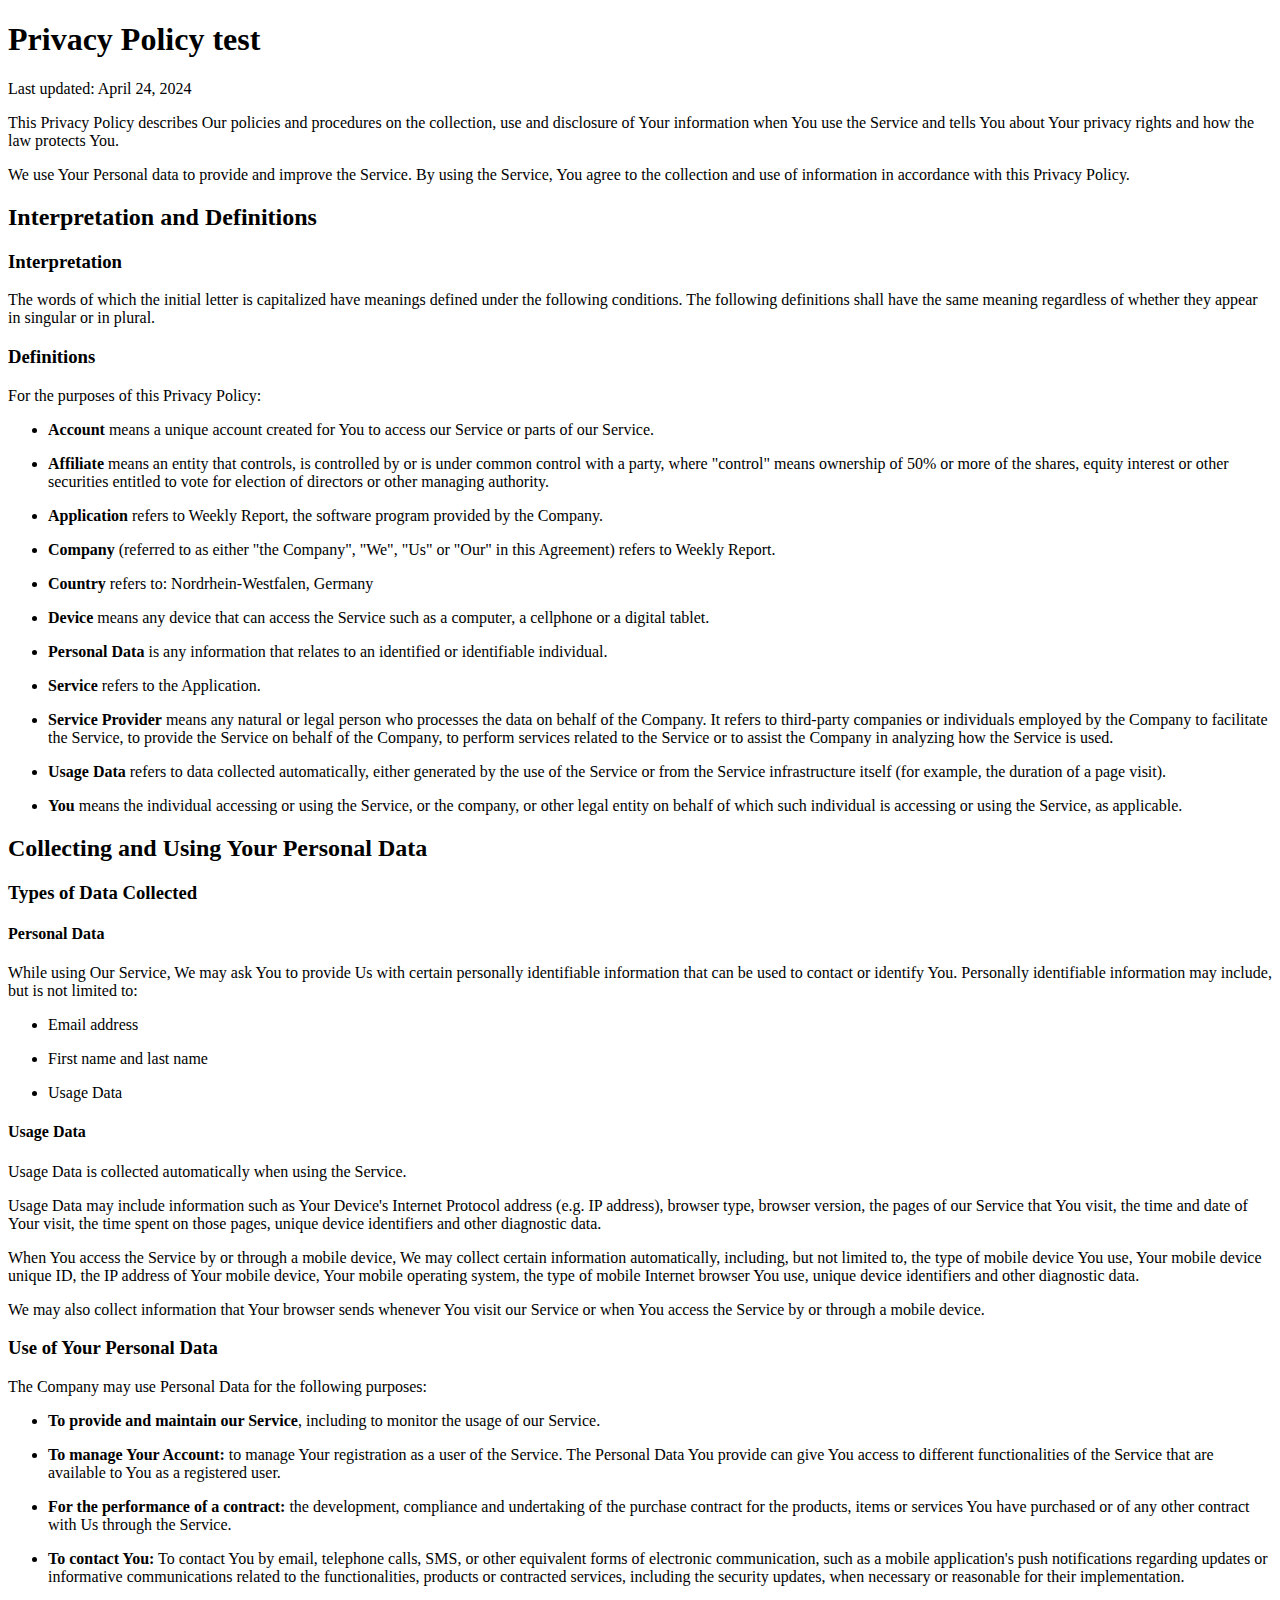
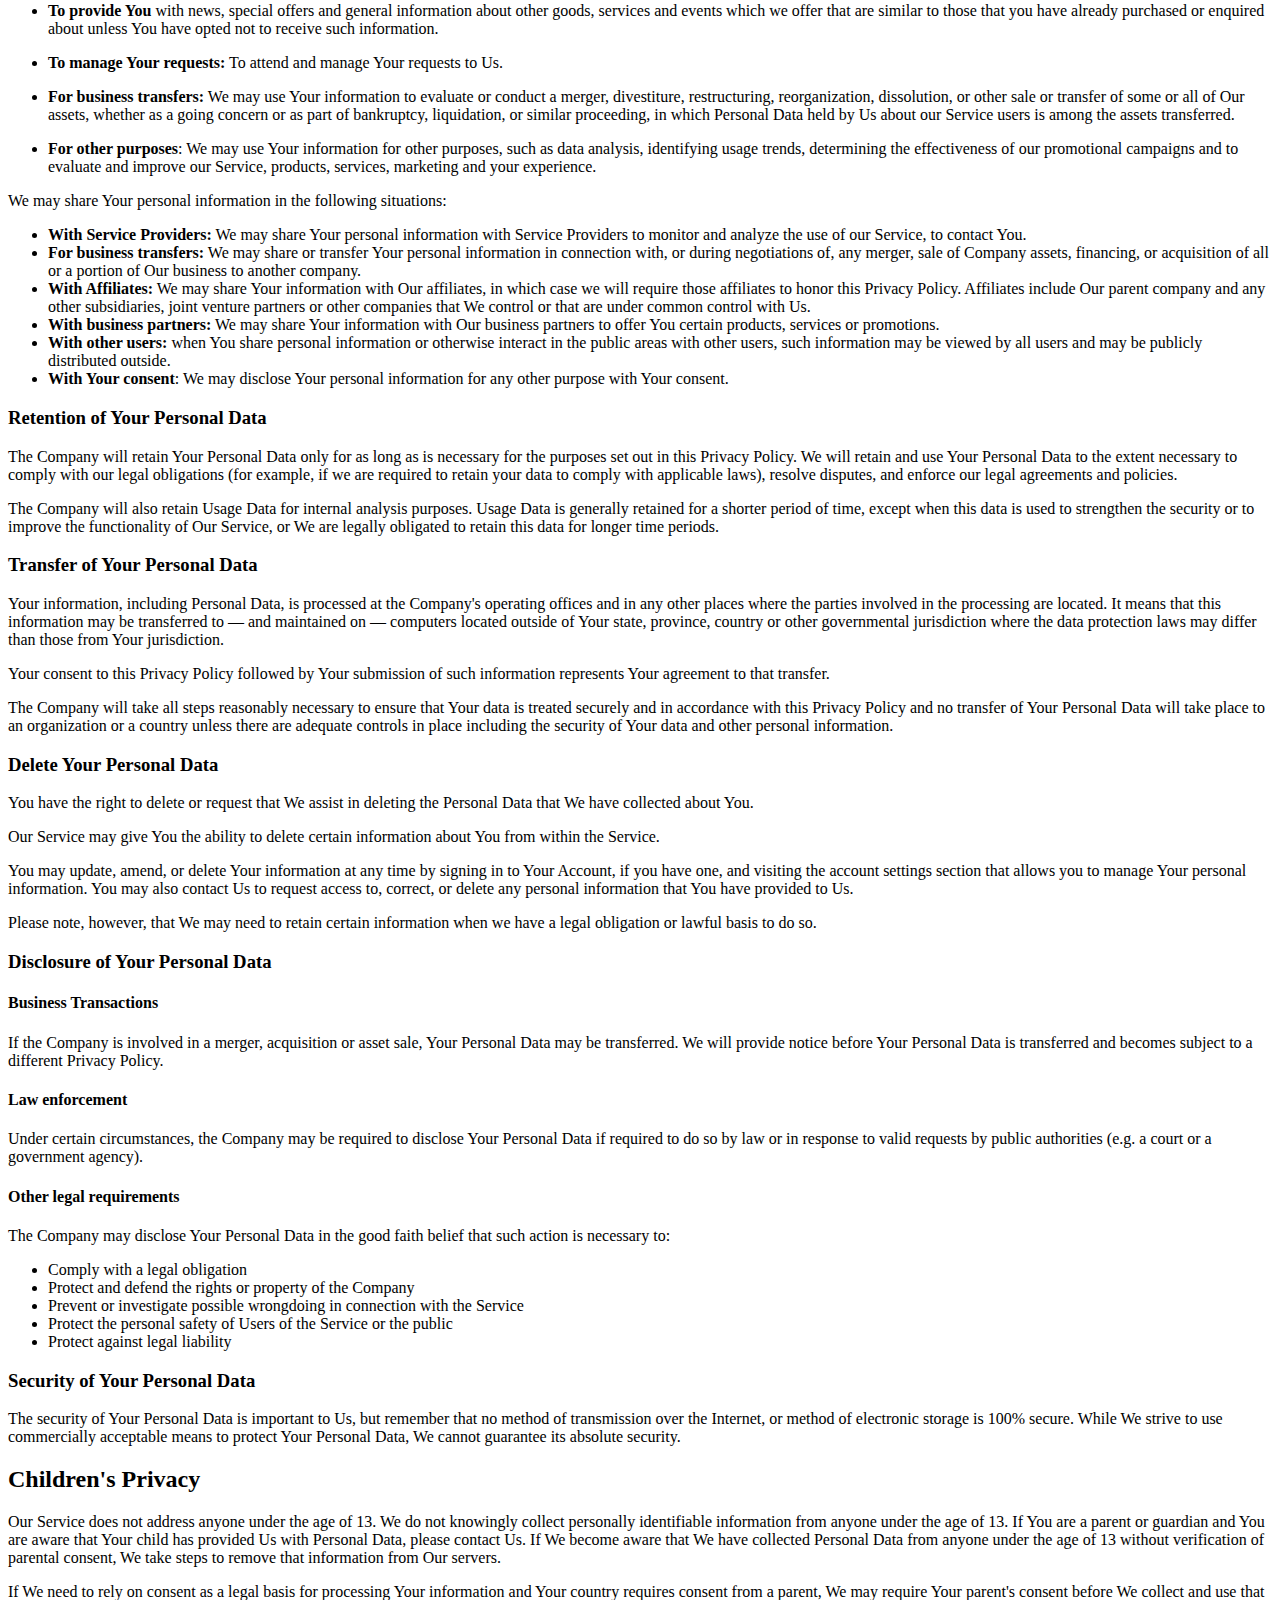
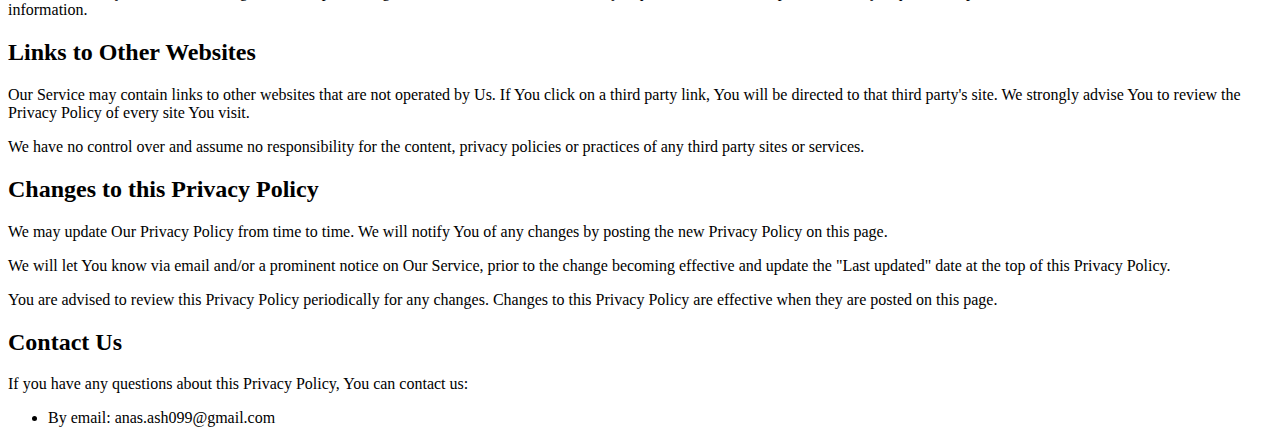
==== index.html @ 8ea1389c "test" ====
<!DOCTYPE html>
<html>
<head>
    <link rel="stylesheet" type="text/css" href="styles.css">
    <title>Privacy Policy</title>

</head>
<body>
    <h1>Privacy Policy test</h1>
    <p>Last updated: April 24, 2024</p>
    <p>This Privacy Policy describes Our policies and procedures on the collection, use and disclosure of Your information when You use the Service and tells You about Your privacy rights and how the law protects You.</p>
    <p>We use Your Personal data to provide and improve the Service. By using the Service, You agree to the collection and use of information in accordance with this Privacy Policy.</p>
    <h2>Interpretation and Definitions</h2>
    <h3>Interpretation</h3>
    <p>The words of which the initial letter is capitalized have meanings defined under the following conditions. The following definitions shall have the same meaning regardless of whether they appear in singular or in plural.</p>
    <h3>Definitions</h3>
    <p>For the purposes of this Privacy Policy:</p>
    <ul>
    <li>
    <p><strong>Account</strong> means a unique account created for You to access our Service or parts of our Service.</p>
    </li>
    <li>
    <p><strong>Affiliate</strong> means an entity that controls, is controlled by or is under common control with a party, where &quot;control&quot; means ownership of 50% or more of the shares, equity interest or other securities entitled to vote for election of directors or other managing authority.</p>
    </li>
    <li>
    <p><strong>Application</strong> refers to Weekly Report, the software program provided by the Company.</p>
    </li>
    <li>
    <p><strong>Company</strong> (referred to as either &quot;the Company&quot;, &quot;We&quot;, &quot;Us&quot; or &quot;Our&quot; in this Agreement) refers to Weekly Report.</p>
    </li>
    <li>
    <p><strong>Country</strong> refers to: Nordrhein-Westfalen,  Germany</p>
    </li>
    <li>
    <p><strong>Device</strong> means any device that can access the Service such as a computer, a cellphone or a digital tablet.</p>
    </li>
    <li>
    <p><strong>Personal Data</strong> is any information that relates to an identified or identifiable individual.</p>
    </li>
    <li>
    <p><strong>Service</strong> refers to the Application.</p>
    </li>
    <li>
    <p><strong>Service Provider</strong> means any natural or legal person who processes the data on behalf of the Company. It refers to third-party companies or individuals employed by the Company to facilitate the Service, to provide the Service on behalf of the Company, to perform services related to the Service or to assist the Company in analyzing how the Service is used.</p>
    </li>
    <li>
    <p><strong>Usage Data</strong> refers to data collected automatically, either generated by the use of the Service or from the Service infrastructure itself (for example, the duration of a page visit).</p>
    </li>
    <li>
    <p><strong>You</strong> means the individual accessing or using the Service, or the company, or other legal entity on behalf of which such individual is accessing or using the Service, as applicable.</p>
    </li>
    </ul>
    <h2>Collecting and Using Your Personal Data</h2>
    <h3>Types of Data Collected</h3>
    <h4>Personal Data</h4>
    <p>While using Our Service, We may ask You to provide Us with certain personally identifiable information that can be used to contact or identify You. Personally identifiable information may include, but is not limited to:</p>
    <ul>
    <li>
    <p>Email address</p>
    </li>
    <li>
    <p>First name and last name</p>
    </li>
    <li>
    <p>Usage Data</p>
    </li>
    </ul>
    <h4>Usage Data</h4>
    <p>Usage Data is collected automatically when using the Service.</p>
    <p>Usage Data may include information such as Your Device's Internet Protocol address (e.g. IP address), browser type, browser version, the pages of our Service that You visit, the time and date of Your visit, the time spent on those pages, unique device identifiers and other diagnostic data.</p>
    <p>When You access the Service by or through a mobile device, We may collect certain information automatically, including, but not limited to, the type of mobile device You use, Your mobile device unique ID, the IP address of Your mobile device, Your mobile operating system, the type of mobile Internet browser You use, unique device identifiers and other diagnostic data.</p>
    <p>We may also collect information that Your browser sends whenever You visit our Service or when You access the Service by or through a mobile device.</p>
    <h3>Use of Your Personal Data</h3>
    <p>The Company may use Personal Data for the following purposes:</p>
    <ul>
    <li>
    <p><strong>To provide and maintain our Service</strong>, including to monitor the usage of our Service.</p>
    </li>
    <li>
    <p><strong>To manage Your Account:</strong> to manage Your registration as a user of the Service. The Personal Data You provide can give You access to different functionalities of the Service that are available to You as a registered user.</p>
    </li>
    <li>
    <p><strong>For the performance of a contract:</strong> the development, compliance and undertaking of the purchase contract for the products, items or services You have purchased or of any other contract with Us through the Service.</p>
    </li>
    <li>
    <p><strong>To contact You:</strong> To contact You by email, telephone calls, SMS, or other equivalent forms of electronic communication, such as a mobile application's push notifications regarding updates or informative communications related to the functionalities, products or contracted services, including the security updates, when necessary or reasonable for their implementation.</p>
    </li>
    <li>
    <p><strong>To provide You</strong> with news, special offers and general information about other goods, services and events which we offer that are similar to those that you have already purchased or enquired about unless You have opted not to receive such information.</p>
    </li>
    <li>
    <p><strong>To manage Your requests:</strong> To attend and manage Your requests to Us.</p>
    </li>
    <li>
    <p><strong>For business transfers:</strong> We may use Your information to evaluate or conduct a merger, divestiture, restructuring, reorganization, dissolution, or other sale or transfer of some or all of Our assets, whether as a going concern or as part of bankruptcy, liquidation, or similar proceeding, in which Personal Data held by Us about our Service users is among the assets transferred.</p>
    </li>
    <li>
    <p><strong>For other purposes</strong>: We may use Your information for other purposes, such as data analysis, identifying usage trends, determining the effectiveness of our promotional campaigns and to evaluate and improve our Service, products, services, marketing and your experience.</p>
    </li>
    </ul>
    <p>We may share Your personal information in the following situations:</p>
    <ul>
    <li><strong>With Service Providers:</strong> We may share Your personal information with Service Providers to monitor and analyze the use of our Service,  to contact You.</li>
    <li><strong>For business transfers:</strong> We may share or transfer Your personal information in connection with, or during negotiations of, any merger, sale of Company assets, financing, or acquisition of all or a portion of Our business to another company.</li>
    <li><strong>With Affiliates:</strong> We may share Your information with Our affiliates, in which case we will require those affiliates to honor this Privacy Policy. Affiliates include Our parent company and any other subsidiaries, joint venture partners or other companies that We control or that are under common control with Us.</li>
    <li><strong>With business partners:</strong> We may share Your information with Our business partners to offer You certain products, services or promotions.</li>
    <li><strong>With other users:</strong> when You share personal information or otherwise interact in the public areas with other users, such information may be viewed by all users and may be publicly distributed outside.</li>
    <li><strong>With Your consent</strong>: We may disclose Your personal information for any other purpose with Your consent.</li>
    </ul>
    <h3>Retention of Your Personal Data</h3>
    <p>The Company will retain Your Personal Data only for as long as is necessary for the purposes set out in this Privacy Policy. We will retain and use Your Personal Data to the extent necessary to comply with our legal obligations (for example, if we are required to retain your data to comply with applicable laws), resolve disputes, and enforce our legal agreements and policies.</p>
    <p>The Company will also retain Usage Data for internal analysis purposes. Usage Data is generally retained for a shorter period of time, except when this data is used to strengthen the security or to improve the functionality of Our Service, or We are legally obligated to retain this data for longer time periods.</p>
    <h3>Transfer of Your Personal Data</h3>
    <p>Your information, including Personal Data, is processed at the Company's operating offices and in any other places where the parties involved in the processing are located. It means that this information may be transferred to — and maintained on — computers located outside of Your state, province, country or other governmental jurisdiction where the data protection laws may differ than those from Your jurisdiction.</p>
    <p>Your consent to this Privacy Policy followed by Your submission of such information represents Your agreement to that transfer.</p>
    <p>The Company will take all steps reasonably necessary to ensure that Your data is treated securely and in accordance with this Privacy Policy and no transfer of Your Personal Data will take place to an organization or a country unless there are adequate controls in place including the security of Your data and other personal information.</p>
    <h3>Delete Your Personal Data</h3>
    <p>You have the right to delete or request that We assist in deleting the Personal Data that We have collected about You.</p>
    <p>Our Service may give You the ability to delete certain information about You from within the Service.</p>
    <p>You may update, amend, or delete Your information at any time by signing in to Your Account, if you have one, and visiting the account settings section that allows you to manage Your personal information. You may also contact Us to request access to, correct, or delete any personal information that You have provided to Us.</p>
    <p>Please note, however, that We may need to retain certain information when we have a legal obligation or lawful basis to do so.</p>
    <h3>Disclosure of Your Personal Data</h3>
    <h4>Business Transactions</h4>
    <p>If the Company is involved in a merger, acquisition or asset sale, Your Personal Data may be transferred. We will provide notice before Your Personal Data is transferred and becomes subject to a different Privacy Policy.</p>
    <h4>Law enforcement</h4>
    <p>Under certain circumstances, the Company may be required to disclose Your Personal Data if required to do so by law or in response to valid requests by public authorities (e.g. a court or a government agency).</p>
    <h4>Other legal requirements</h4>
    <p>The Company may disclose Your Personal Data in the good faith belief that such action is necessary to:</p>
    <ul>
    <li>Comply with a legal obligation</li>
    <li>Protect and defend the rights or property of the Company</li>
    <li>Prevent or investigate possible wrongdoing in connection with the Service</li>
    <li>Protect the personal safety of Users of the Service or the public</li>
    <li>Protect against legal liability</li>
    </ul>
    <h3>Security of Your Personal Data</h3>
    <p>The security of Your Personal Data is important to Us, but remember that no method of transmission over the Internet, or method of electronic storage is 100% secure. While We strive to use commercially acceptable means to protect Your Personal Data, We cannot guarantee its absolute security.</p>
    <h2>Children's Privacy</h2>
    <p>Our Service does not address anyone under the age of 13. We do not knowingly collect personally identifiable information from anyone under the age of 13. If You are a parent or guardian and You are aware that Your child has provided Us with Personal Data, please contact Us. If We become aware that We have collected Personal Data from anyone under the age of 13 without verification of parental consent, We take steps to remove that information from Our servers.</p>
    <p>If We need to rely on consent as a legal basis for processing Your information and Your country requires consent from a parent, We may require Your parent's consent before We collect and use that information.</p>
    <h2>Links to Other Websites</h2>
    <p>Our Service may contain links to other websites that are not operated by Us. If You click on a third party link, You will be directed to that third party's site. We strongly advise You to review the Privacy Policy of every site You visit.</p>
    <p>We have no control over and assume no responsibility for the content, privacy policies or practices of any third party sites or services.</p>
    <h2>Changes to this Privacy Policy</h2>
    <p>We may update Our Privacy Policy from time to time. We will notify You of any changes by posting the new Privacy Policy on this page.</p>
    <p>We will let You know via email and/or a prominent notice on Our Service, prior to the change becoming effective and update the &quot;Last updated&quot; date at the top of this Privacy Policy.</p>
    <p>You are advised to review this Privacy Policy periodically for any changes. Changes to this Privacy Policy are effective when they are posted on this page.</p>
    <h2>Contact Us</h2>
    <p>If you have any questions about this Privacy Policy, You can contact us:</p>
    <ul>
    <li>By email: anas.ash099@gmail.com</li>
    </ul>
</body>
</html>
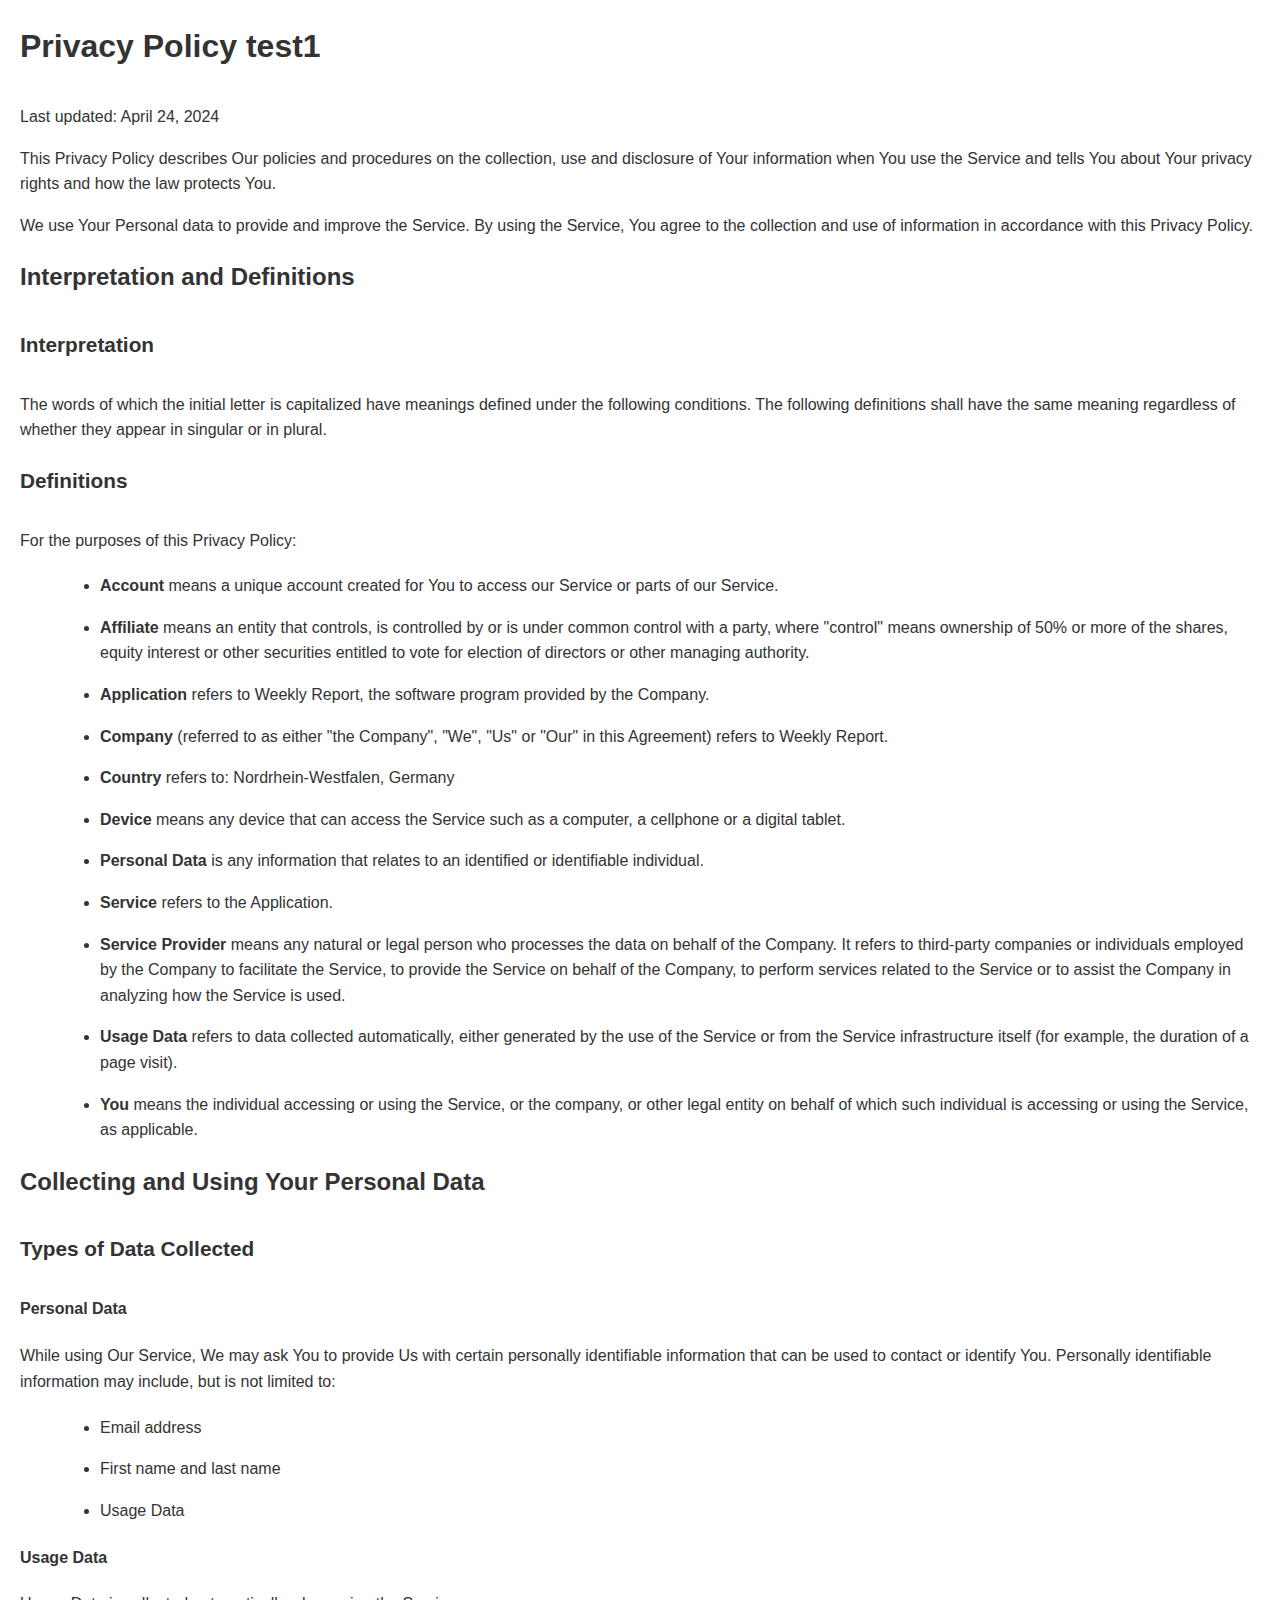
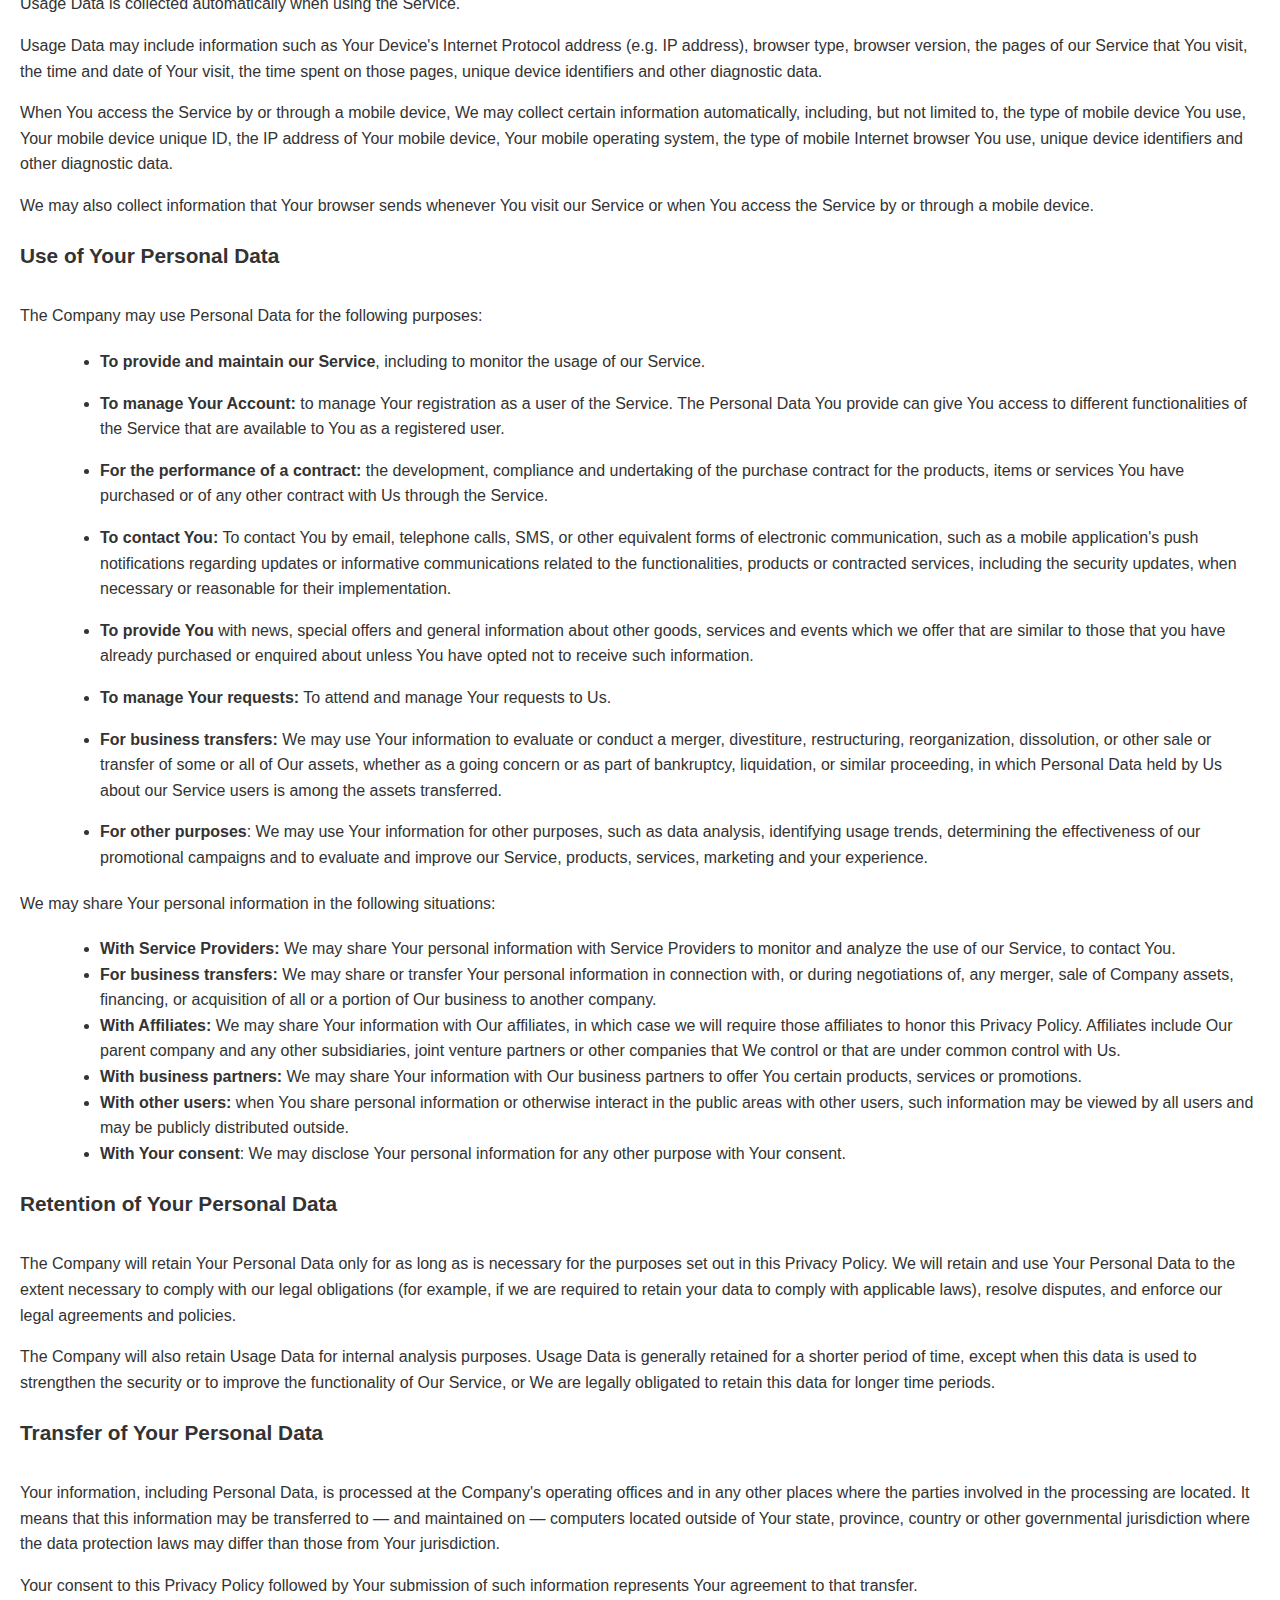
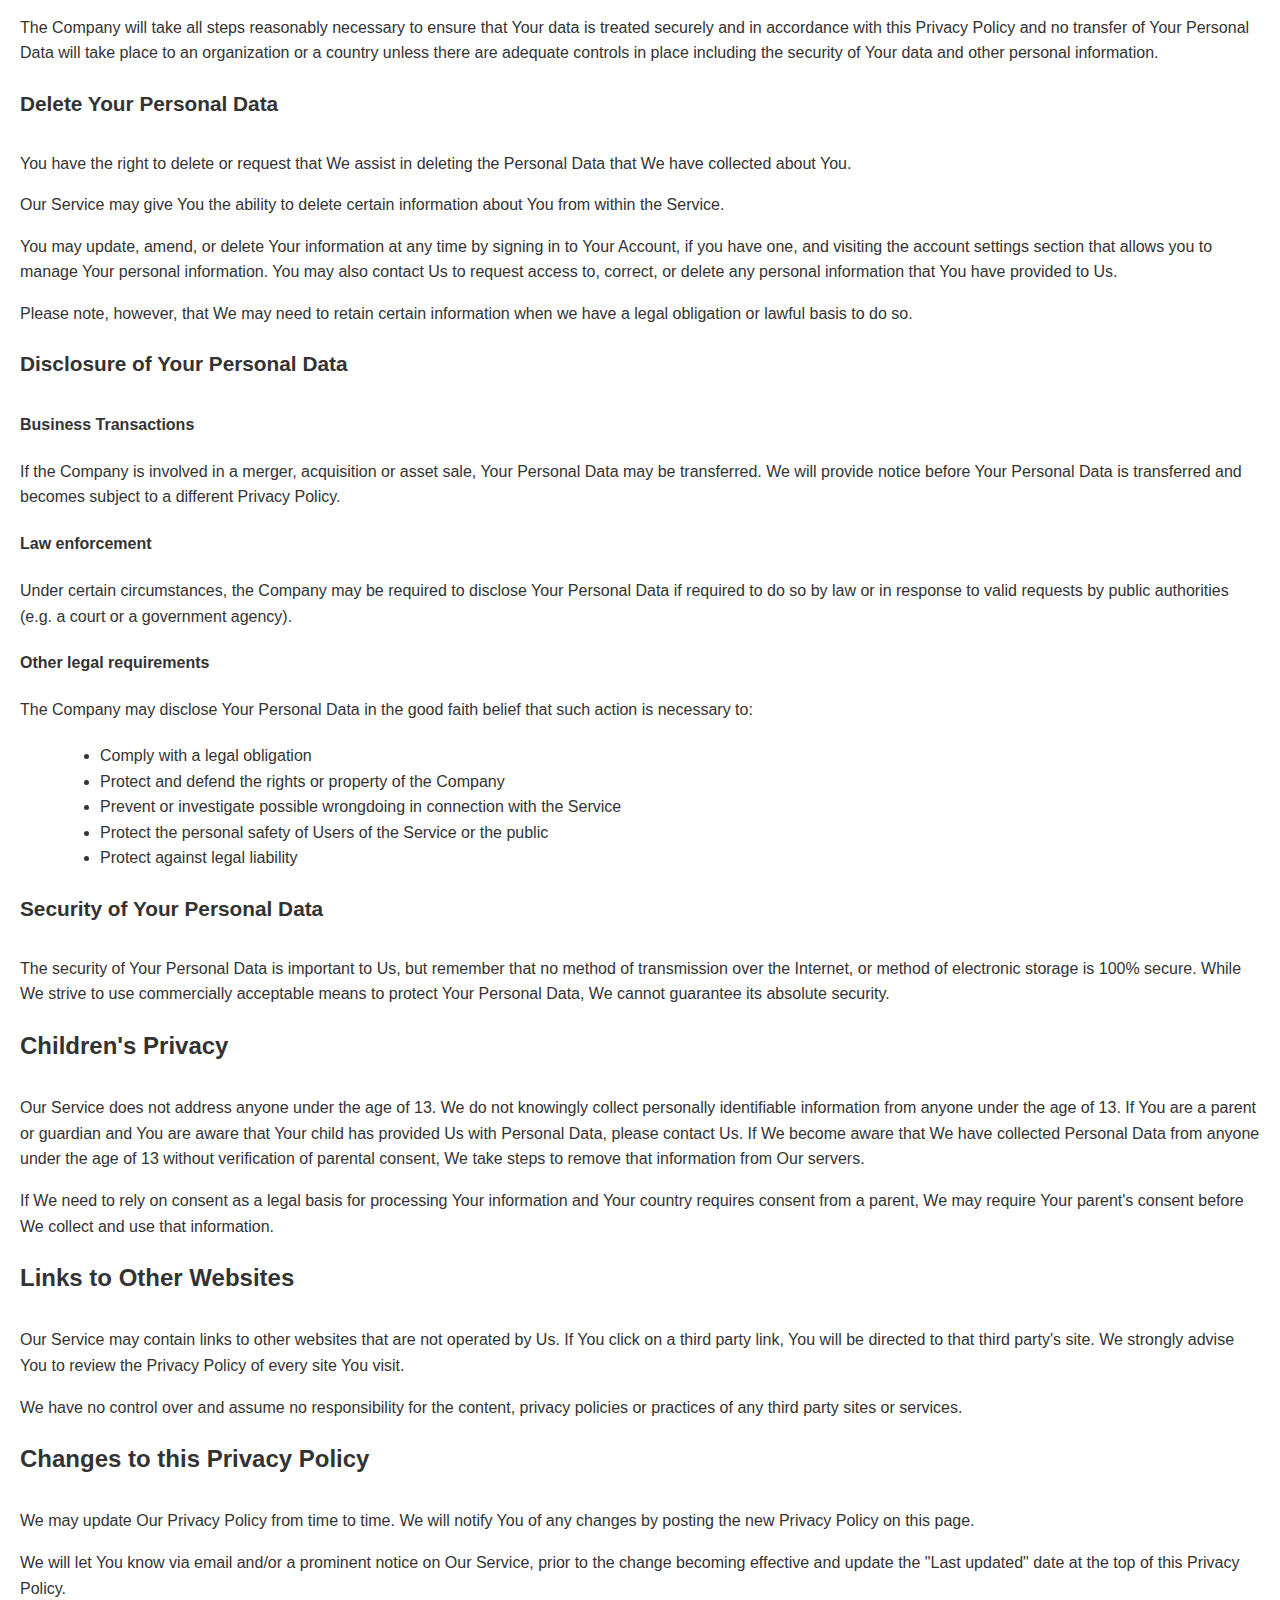
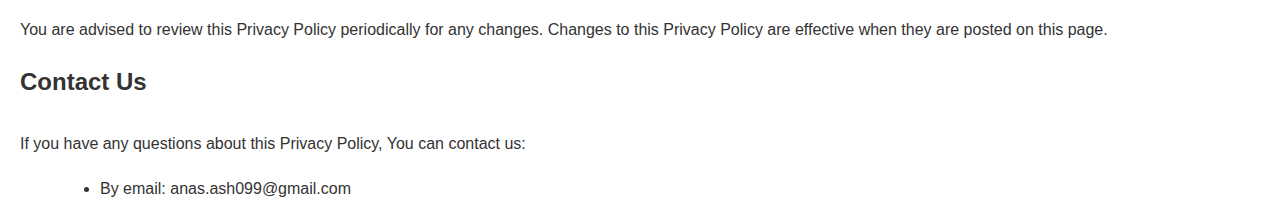
==== commit d21a8cf2: "test" ====
--- a/index.html
+++ b/index.html
@@ -2,11 +2,12 @@
 <html>
 <head>
     <link rel="stylesheet" type="text/css" href="styles.css">
+    <meta name="viewport" content="width=device-width, initial-scale=1">
     <title>Privacy Policy</title>
 
 </head>
 <body>
-    <h1>Privacy Policy test</h1>
+    <h1>Privacy Policy test1</h1>
     <p>Last updated: April 24, 2024</p>
     <p>This Privacy Policy describes Our policies and procedures on the collection, use and disclosure of Your information when You use the Service and tells You about Your privacy rights and how the law protects You.</p>
     <p>We use Your Personal data to provide and improve the Service. By using the Service, You agree to the collection and use of information in accordance with this Privacy Policy.</p>
--- a/styles.css
+++ b/styles.css
@@ -0,0 +1,112 @@
+body {
+    font-family: Arial, sans-serif;
+    margin: 0;
+    padding: 0;
+    line-height: 1.6;
+    color: #333;
+    background-color: #ffffff;
+    margin-left: 20px;
+    margin-right: 20px;
+}
+
+.container {
+    width: 80%;
+    margin: auto;
+    overflow: hidden;
+}
+
+
+/* This will apply if the viewing area is up to 600px wide (typical for mobile devices) */
+@media screen and (max-width: 600px) {
+    body {
+        background-color: #de7e7e;
+        font-size: 18px;
+        margin-left: 30px;
+        margin-right: 30px;
+    }
+
+    h1, h2, h3 {
+        line-height: 1.2;
+    }
+
+    .container {
+        width: 100%;
+    }
+}
+
+header {
+    background: #35424a;
+    color: white;
+    padding-top: 30px;
+    min-height: 70px;
+    border-bottom: #e8491d 3px solid;
+}
+
+header a {
+    color: #ffffff;
+    text-decoration: none;
+    text-transform: uppercase;
+    font-size: 16px;
+}
+
+header li {
+    float: left;
+    display: inline;
+    padding: 0 20px 0 20px;
+}
+
+header #branding {
+    float: left;
+}
+
+header #branding h1 {
+    margin: 0;
+}
+
+header nav {
+    float: right;
+    margin-top: 10px;
+}
+
+header .highlight, header .current a {
+    color: #e8491d;
+    font-weight: bold;
+}
+
+header a:hover {
+    color: #cccccc;
+    font-weight: bold;
+}
+
+h1, h2, h3 {
+    font-weight: bold;
+    padding-bottom: 10px;
+}
+
+h1 {
+    font-size: 2em;
+}
+
+h2 {
+    font-size: 1.5em;
+}
+
+h3 {
+    font-size: 1.3em;
+}
+
+p {
+    margin-bottom: 15px;
+}
+
+ul {
+    margin: 20px 0 20px 40px;
+}
+
+footer {
+    padding: 20px;
+    margin-top: 20px;
+    color: #ffffff;
+    background-color: #35424a;
+    text-align: center;
+}
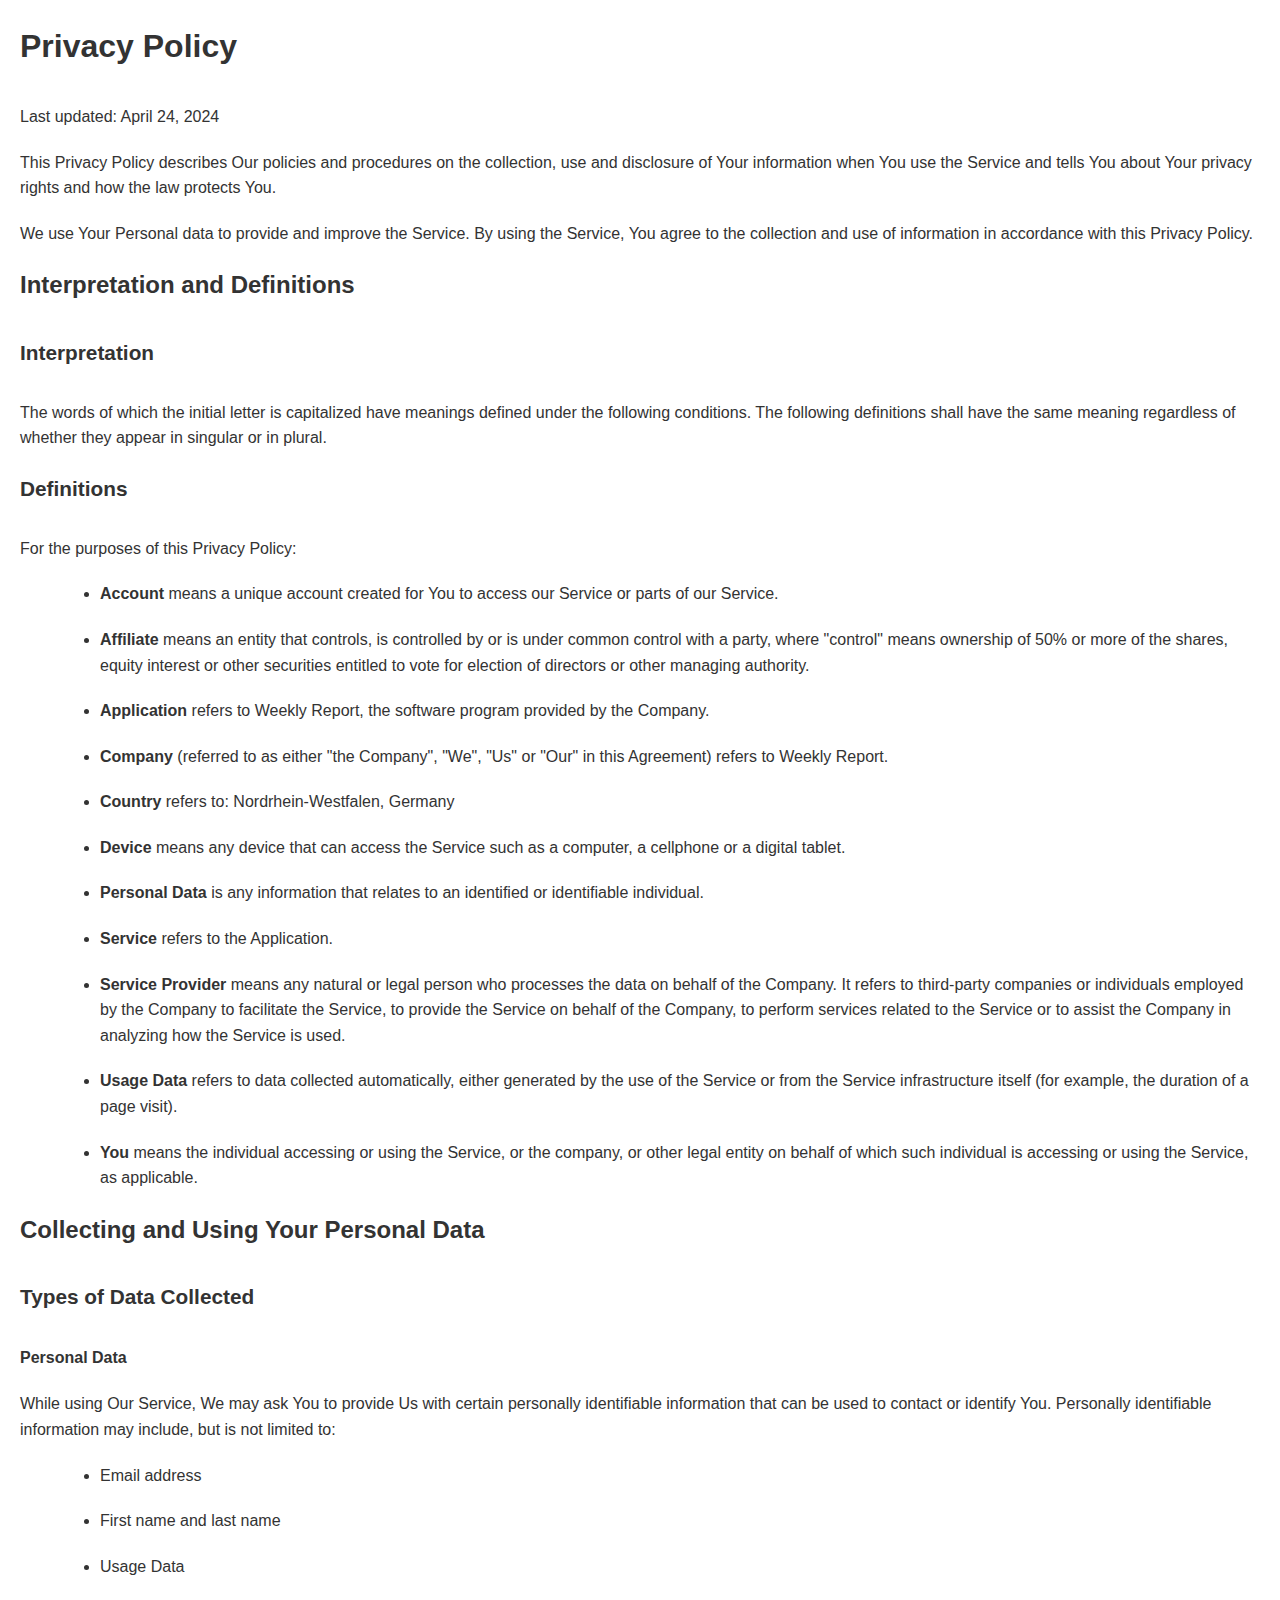
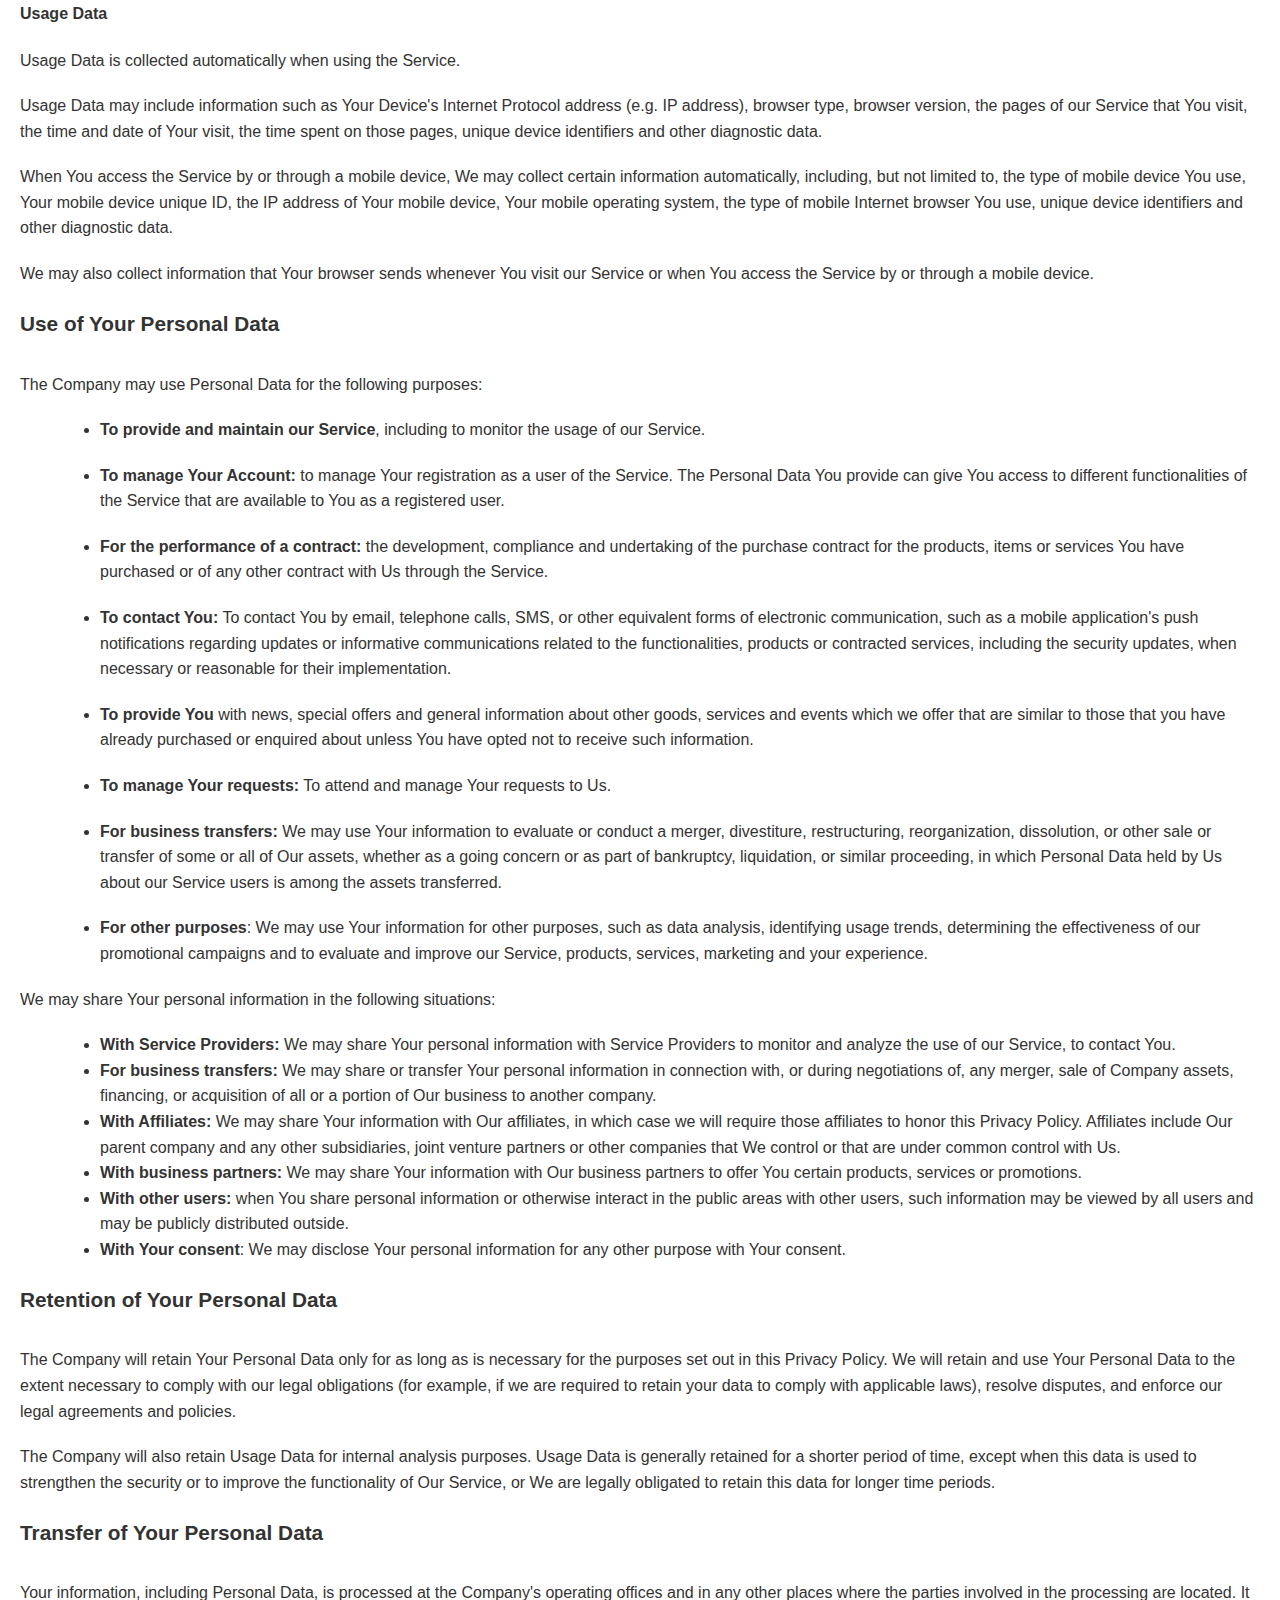
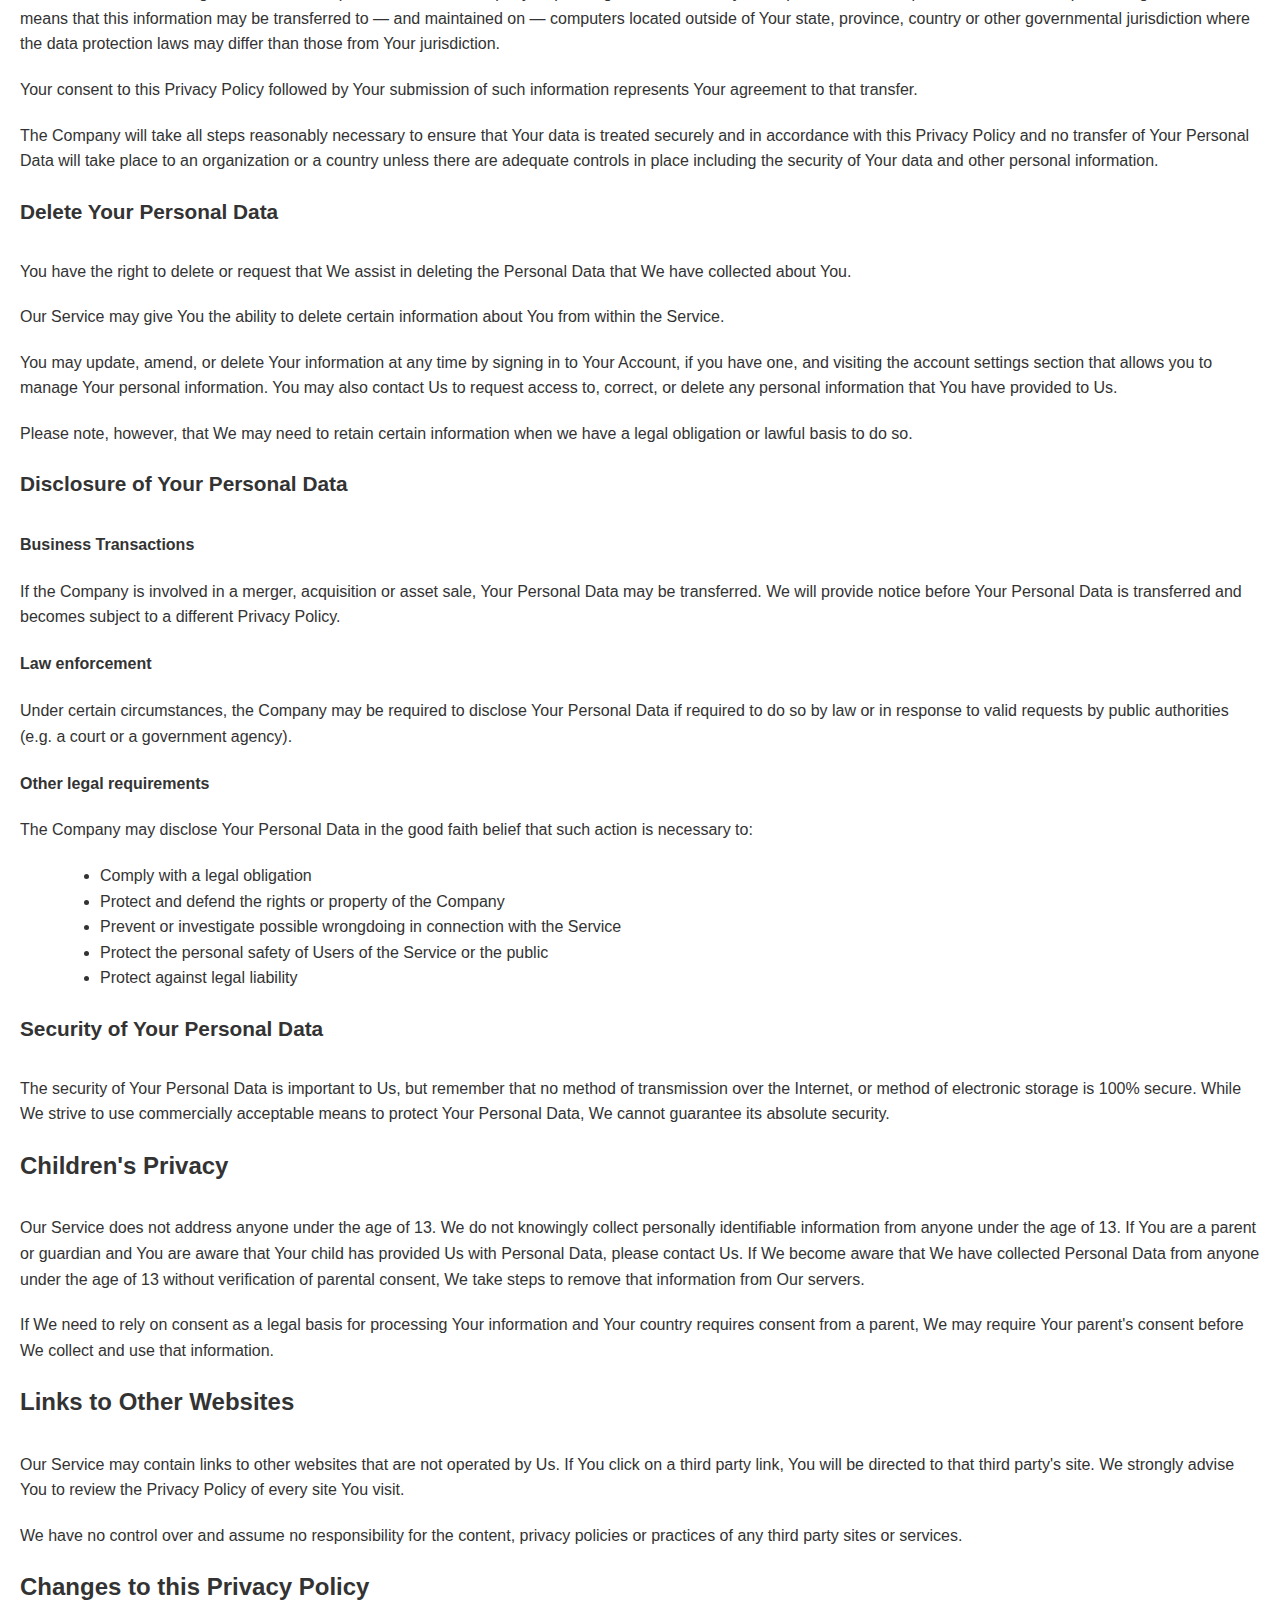
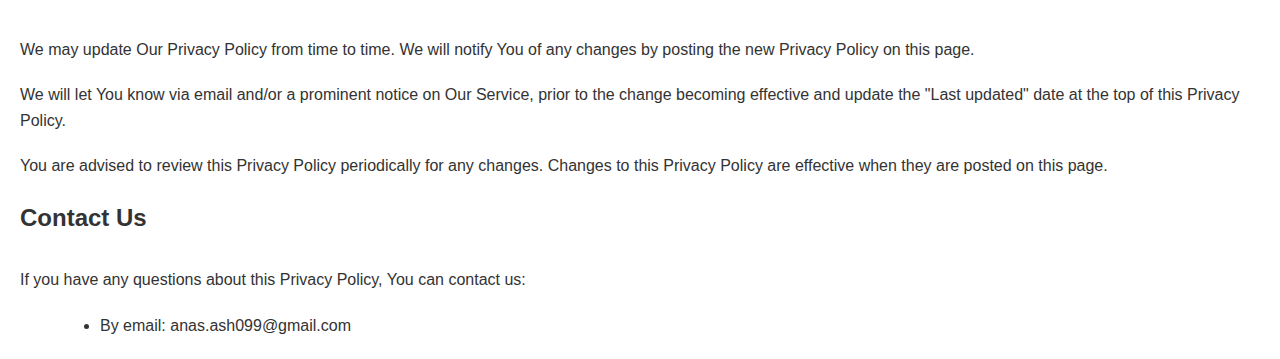
==== commit 5e5cc9e6: "add german" ====
--- a/index.html
+++ b/index.html
@@ -1,5 +1,5 @@
 <!DOCTYPE html>
-<html>
+<html lang="en">
 <head>
     <link rel="stylesheet" type="text/css" href="styles.css">
     <meta name="viewport" content="width=device-width, initial-scale=1">
@@ -7,7 +7,27 @@
 
 </head>
 <body>
-    <h1>Privacy Policy test1</h1>
+
+    <script>
+        // Function to detect browser language and redirect
+        function detectLanguage() {
+          const browserLang = navigator.language || navigator.userLanguage; // Get browser language
+          const supportedLangs = ["de"]; // Supported languages array
+          const defaultLang = "en"; // Default language if not supported
+    
+          let lang = defaultLang;
+         
+          // Check if browser language is supported
+          if (supportedLangs.includes(browserLang.substring(0, 2)) && browserLang.substring(0, 2) !== defaultLang) {
+            lang = browserLang.substring(0, 2);
+            // Redirect to corresponding HTML file based on language
+            window.location.href = `index_${lang}.html`;
+          }
+          
+        }
+        window.onload =  detectLanguage()
+    </script>
+    <h1>Privacy Policy</h1>
     <p>Last updated: April 24, 2024</p>
     <p>This Privacy Policy describes Our policies and procedures on the collection, use and disclosure of Your information when You use the Service and tells You about Your privacy rights and how the law protects You.</p>
     <p>We use Your Personal data to provide and improve the Service. By using the Service, You agree to the collection and use of information in accordance with this Privacy Policy.</p>
--- a/styles.css
+++ b/styles.css
@@ -19,10 +19,9 @@
 /* This will apply if the viewing area is up to 600px wide (typical for mobile devices) */
 @media screen and (max-width: 600px) {
     body {
-        background-color: #de7e7e;
-        font-size: 18px;
-        margin-left: 30px;
-        margin-right: 30px;
+        font-size: 15px;
+        margin-left: 20px;
+        margin-right: 20px;
     }
 
     h1, h2, h3 {
@@ -96,7 +95,7 @@
 }
 
 p {
-    margin-bottom: 15px;
+    margin-bottom: 20px;
 }
 
 ul {
